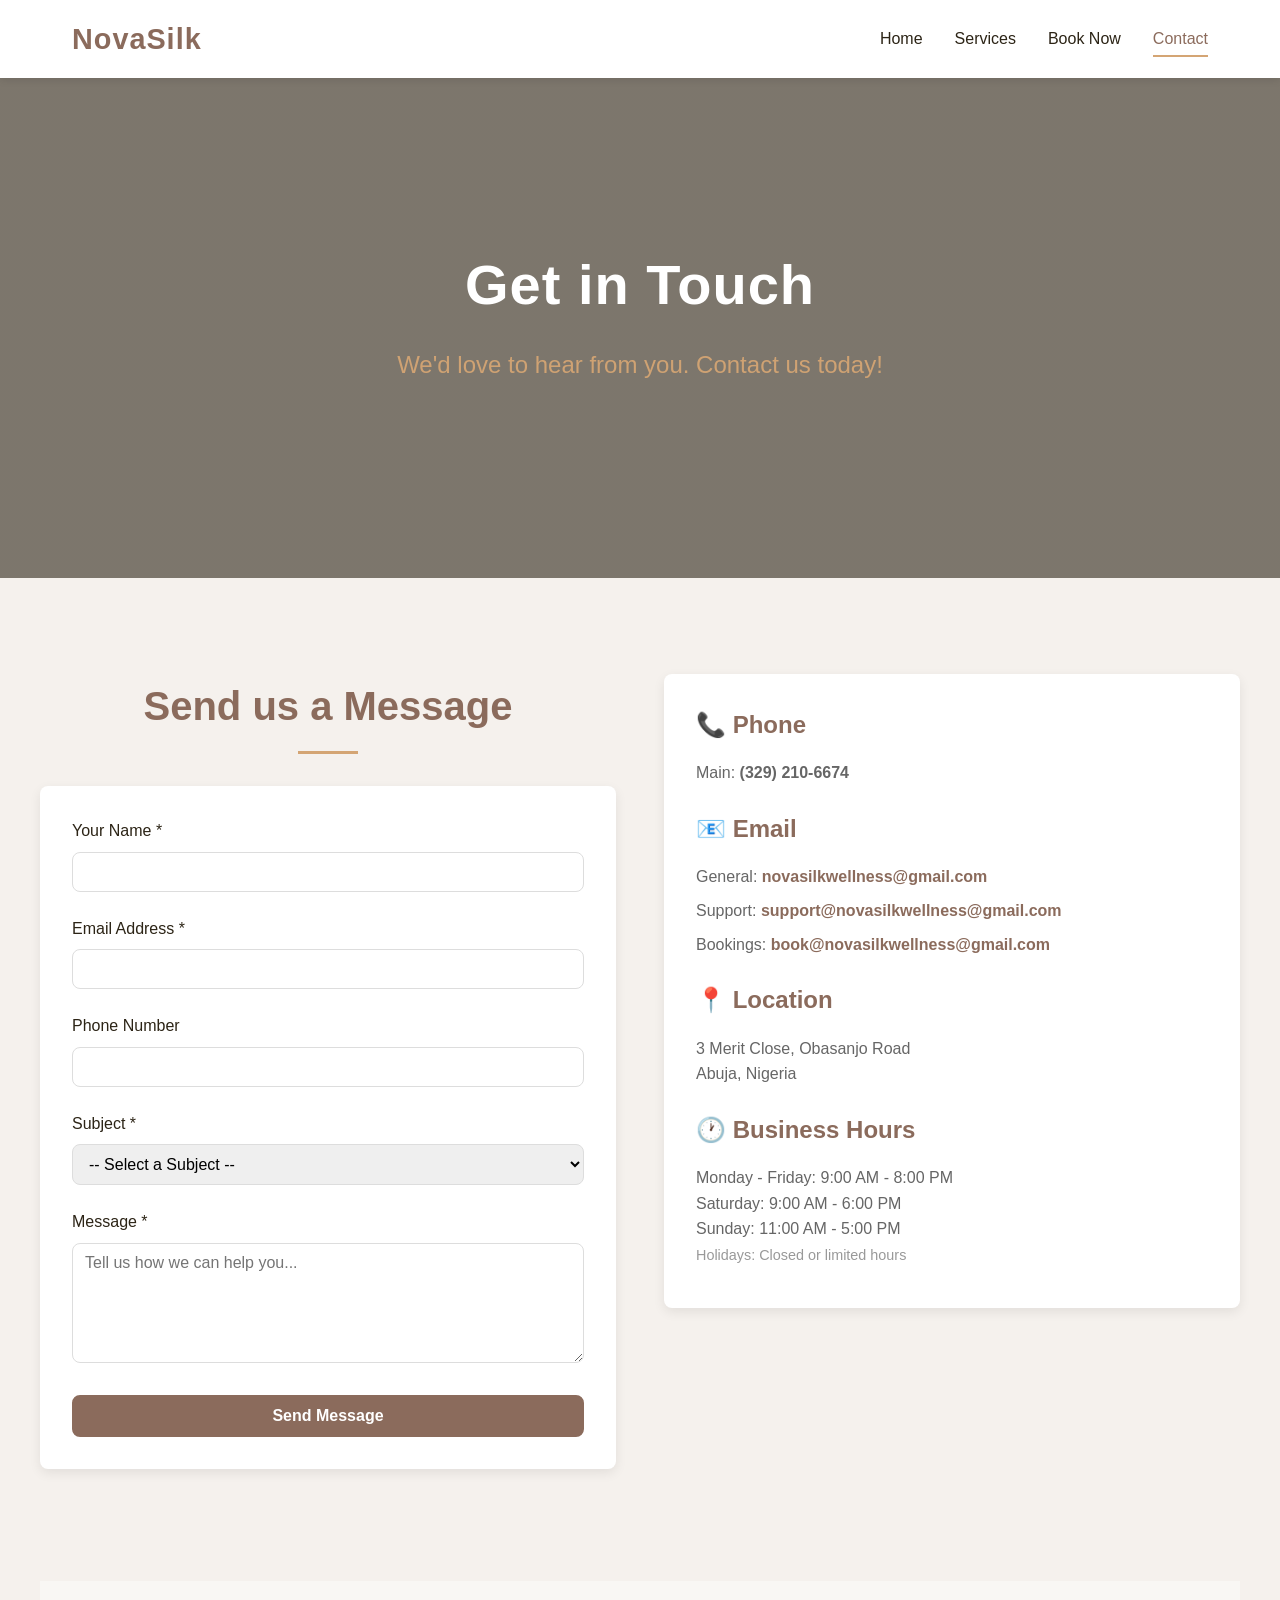
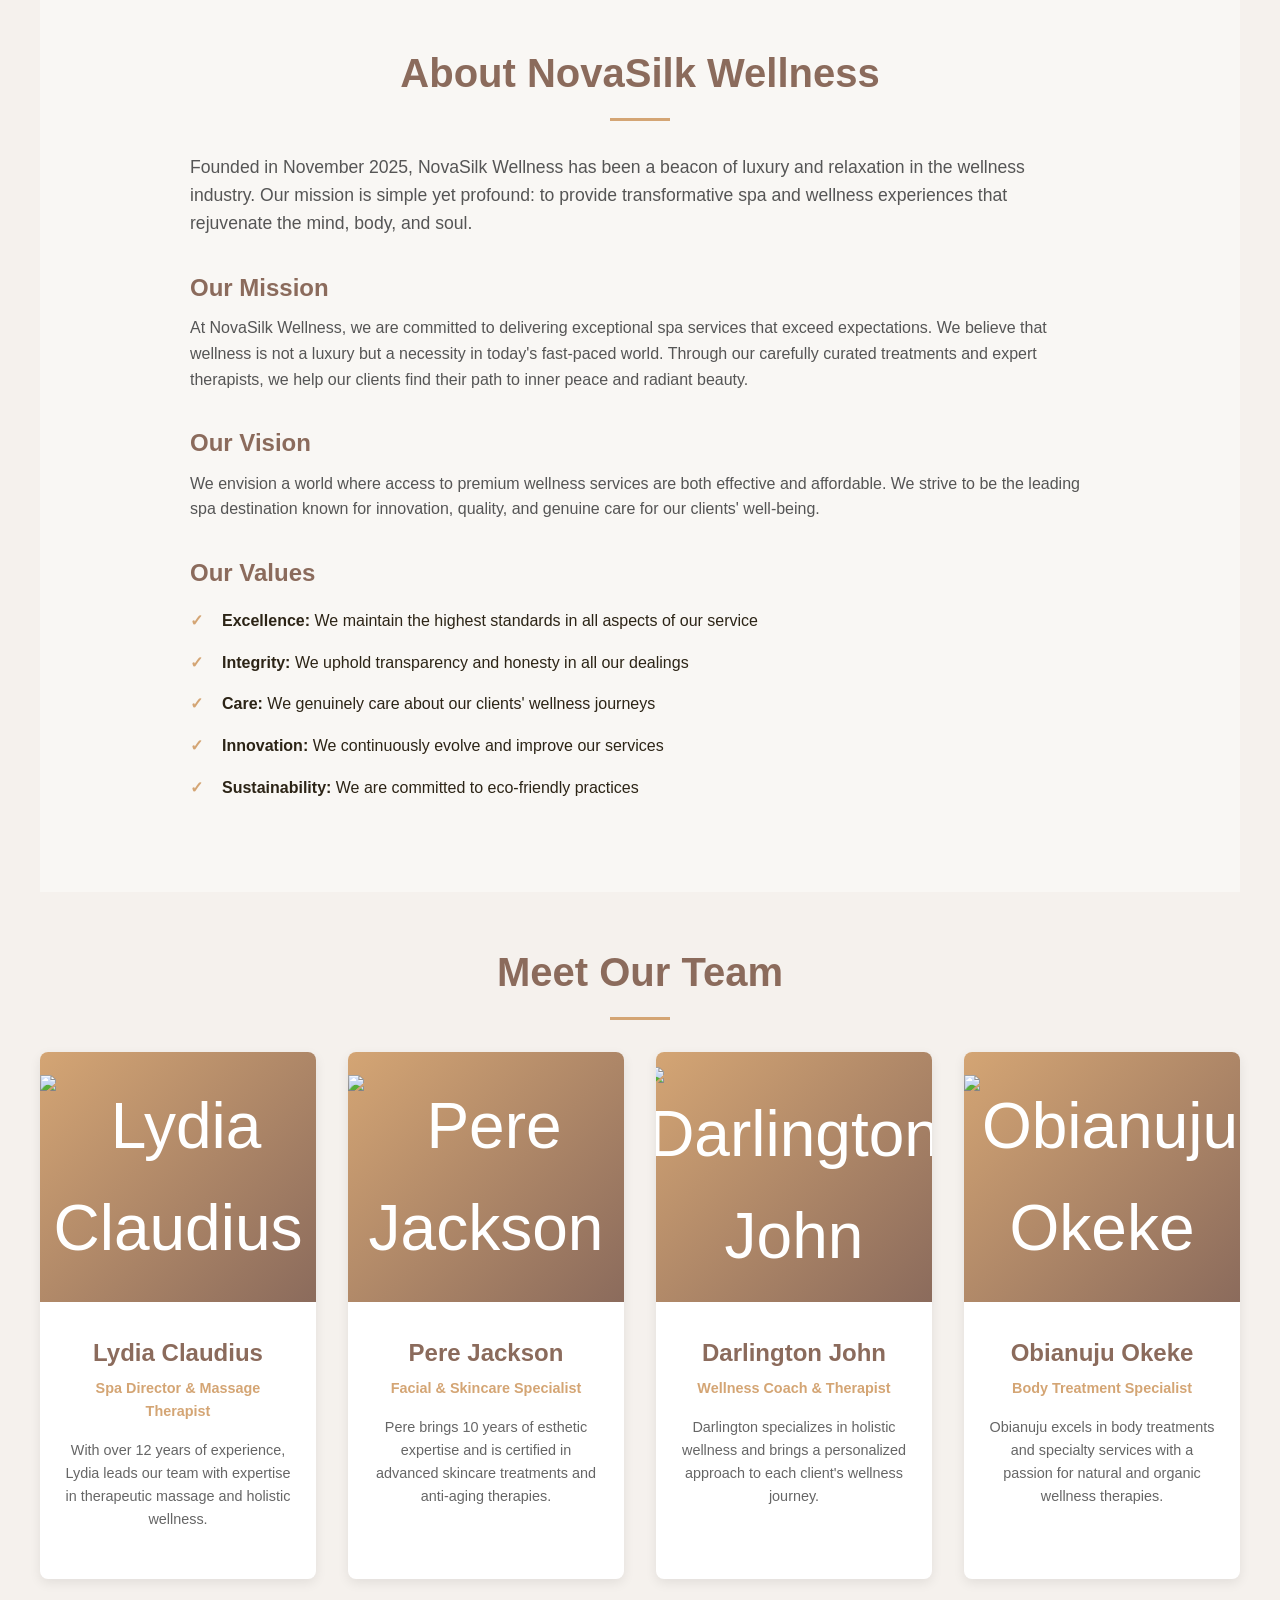
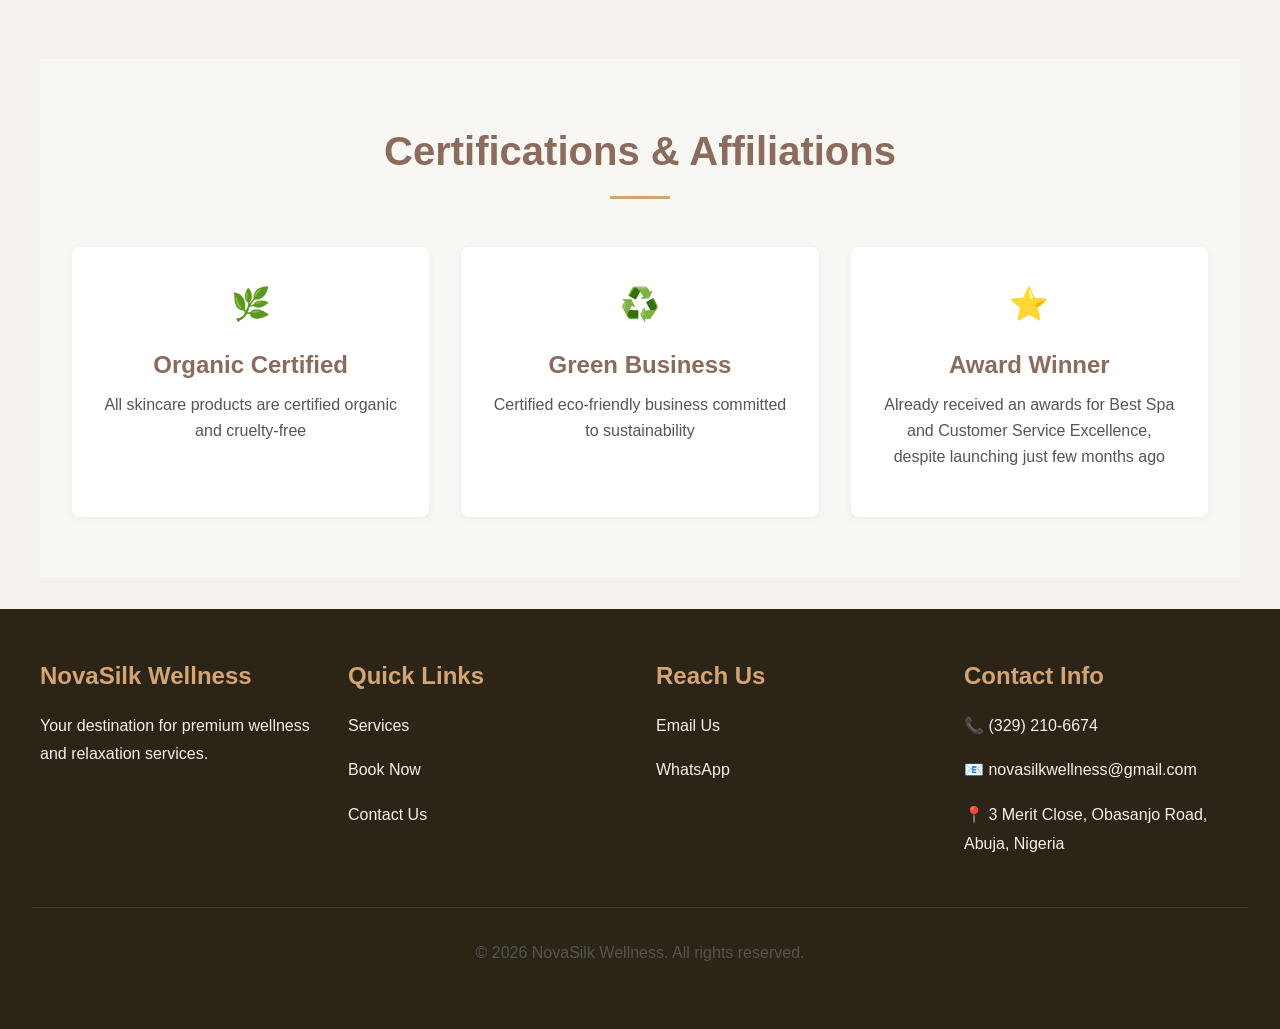
==== NovaSilk/contact.html @ bc34900a "Add files via upload" ====
<!doctype html>
<html lang="en">
  <head>
    <meta charset="UTF-8" />
    <meta name="viewport" content="width=device-width, initial-scale=1.0" />
    <title>Contact & About Us - NovaSilk Wellness</title>
    <meta
      name="description"
      content="Get in touch with NovaSilk Wellness. Learn about our story, team, and our commitment to wellness."
    />
    <link rel="stylesheet" href="css/styles.css" />
  </head>

  <body>
    <!-- Navigation -->
    <header>
      <div class="navbar">
        <a href="index.html" class="logo">NovaSilk</a>
        <div class="hamburger">
          <span></span>
          <span></span>
          <span></span>
        </div>
        <nav class="nav-links">
          <a href="index.html">Home</a>
          <a href="services.html">Services</a>
          <a href="book.html">Book Now</a>
          <a href="contact.html" class="active">Contact</a>
        </nav>
      </div>
    </header>

    <!-- Page Header -->
    <section
      class="hero"
      style="
        padding: 80px 2rem;
        background:
          linear-gradient(rgba(44, 36, 22, 0.6), rgba(44, 36, 22, 0.6)),
          url(&quot;https://images.unsplash.com/photo-1552881118-5dddda6fc4c6?w=1200&h=400&fit=crop&quot;)
            center/cover;
      "
    >
      <h1>Get in Touch</h1>
      <p>We'd love to hear from you. Contact us today!</p>
    </section>

    <!-- Contact Section -->
    <section class="container py-3">
      <div class="contact-container">
        <!-- Contact Form -->
        <div>
          <h2 style="text-center: left; margin-bottom: 1.5rem">
            Send us a Message
          </h2>
          <form id="contactForm">
            <div class="form-group">
              <label for="contactName">Your Name *</label>
              <input type="text" id="contactName" name="name" required />
            </div>

            <div class="form-group">
              <label for="contactEmail">Email Address *</label>
              <input type="email" id="contactEmail" name="email" required />
            </div>

            <div class="form-group">
              <label for="contactPhone">Phone Number</label>
              <input type="tel" id="contactPhone" name="phone" />
            </div>

            <div class="form-group">
              <label for="subject">Subject *</label>
              <select id="subject" name="subject" required>
                <option value="">-- Select a Subject --</option>
                <option value="General Inquiry">General Inquiry</option>
                <option value="Appointment Issue">Appointment Issue</option>
                <option value="Service Question">Service Question</option>
                <option value="Gift Certificate">Gift Certificate</option>
                <option value="Corporate Booking">Corporate Booking</option>
                <option value="Other">Other</option>
              </select>
            </div>

            <div class="form-group">
              <label for="contactMessage">Message *</label>
              <textarea
                id="contactMessage"
                name="message"
                placeholder="Tell us how we can help you..."
                required
              ></textarea>
            </div>

            <button type="submit" class="btn" style="width: 100%">
              Send Message
            </button>
          </form>
        </div>

        <!-- Contact Information -->
        <div>
          <div class="contact-info-box">
            <h3>📞 Phone</h3>
            <p>Main: <strong>(329) 210-6674</strong></p>
            <!-- <p>Fax: (329) 210-6675</p> -->

            <h3>📧 Email</h3>
            <p>
              General:
              <strong
                ><a
                  href="mailto:novasilkwellness@gmail.com"
                  style="color: var(--primary-color); text-decoration: none"
                  >novasilkwellness@gmail.com</a
                ></strong
              >
            </p>
            <p>
              Support:
              <strong
                ><a
                  href="mailto:support@novasilkwellness@gmail.com"
                  style="color: var(--primary-color); text-decoration: none"
                  >support@novasilkwellness@gmail.com</a
                ></strong
              >
            </p>
            <p>
              Bookings:
              <strong
                ><a
                  href="mailto:book@novasilkwellness@gmail.com"
                  style="color: var(--primary-color); text-decoration: none"
                  >book@novasilkwellness@gmail.com</a
                ></strong
              >
            </p>

            <h3>📍 Location</h3>
            <p>
              3 Merit Close, Obasanjo Road<br />
              Abuja, Nigeria
            </p>

            <h3>🕐 Business Hours</h3>
            <p>
              Monday - Friday: 9:00 AM - 8:00 PM<br />
              Saturday: 9:00 AM - 6:00 PM<br />
              Sunday: 11:00 AM - 5:00 PM<br />
              <span style="color: #999; font-size: 0.9rem"
                >Holidays: Closed or limited hours</span
              >
            </p>
          </div>
        </div>
      </div>
    </section>

    <!-- About Us Section -->
    <section
      class="container py-3"
      style="background-color: #f9f7f4; padding: 60px 2rem; margin-top: 2rem"
    >
      <h2>About NovaSilk Wellness</h2>
      <div style="max-width: 900px; margin: 2rem auto">
        <p style="font-size: 1.1rem; margin-bottom: 1.5rem; color: #555">
          Founded in November 2025, NovaSilk Wellness has been a beacon of
          luxury and relaxation in the wellness industry. Our mission is simple
          yet profound: to provide transformative spa and wellness experiences
          that rejuvenate the mind, body, and soul.
        </p>

        <h3 style="color: var(--primary-color); margin-top: 2rem">
          Our Mission
        </h3>
        <p>
          At NovaSilk Wellness, we are committed to delivering exceptional spa
          services that exceed expectations. We believe that wellness is not a
          luxury but a necessity in today's fast-paced world. Through our
          carefully curated treatments and expert therapists, we help our
          clients find their path to inner peace and radiant beauty.
        </p>

        <h3 style="color: var(--primary-color); margin-top: 2rem">
          Our Vision
        </h3>
        <p>
          We envision a world where access to premium wellness services are both
          effective and affordable. We strive to be the leading spa destination
          known for innovation, quality, and genuine care for our clients'
          well-being.
        </p>

        <h3 style="color: var(--primary-color); margin-top: 2rem">
          Our Values
        </h3>
        <ul style="list-style: none; padding-left: 0; margin-top: 1rem">
          <li
            style="margin-bottom: 1rem; padding-left: 2rem; position: relative"
          >
            <span
              style="
                position: absolute;
                left: 0;
                color: var(--secondary-color);
                font-weight: 700;
              "
              >✓</span
            >
            <strong>Excellence:</strong> We maintain the highest standards in
            all aspects of our service
          </li>
          <li
            style="margin-bottom: 1rem; padding-left: 2rem; position: relative"
          >
            <span
              style="
                position: absolute;
                left: 0;
                color: var(--secondary-color);
                font-weight: 700;
              "
              >✓</span
            >
            <strong>Integrity:</strong> We uphold transparency and honesty in
            all our dealings
          </li>
          <li
            style="margin-bottom: 1rem; padding-left: 2rem; position: relative"
          >
            <span
              style="
                position: absolute;
                left: 0;
                color: var(--secondary-color);
                font-weight: 700;
              "
              >✓</span
            >
            <strong>Care:</strong> We genuinely care about our clients' wellness
            journeys
          </li>
          <li
            style="margin-bottom: 1rem; padding-left: 2rem; position: relative"
          >
            <span
              style="
                position: absolute;
                left: 0;
                color: var(--secondary-color);
                font-weight: 700;
              "
              >✓</span
            >
            <strong>Innovation:</strong> We continuously evolve and improve our
            services
          </li>
          <li style="padding-left: 2rem; position: relative">
            <span
              style="
                position: absolute;
                left: 0;
                color: var(--secondary-color);
                font-weight: 700;
              "
              >✓</span
            >
            <strong>Sustainability:</strong> We are committed to eco-friendly
            practices
          </li>
        </ul>
      </div>
    </section>

    <!-- Team Section -->
    <section class="container py-3">
      <h2>Meet Our Team</h2>
      <div class="team-grid">
        <!-- Team Member 1 -->
        <div class="team-member">
          <div class="team-member-image">
            <img src="https://images.unsplash.com/photo-1624283385164-e69f0187b251?q=80&w=277&h=250&fit=crop" alt="Lydia Claudius" />
          </div>
          <div class="team-member-bio">
            <h3>Lydia Claudius</h3>
            <div class="role">Spa Director & Massage Therapist</div>
            <p>
              With over 12 years of experience, Lydia leads our team with
              expertise in therapeutic massage and holistic wellness.
            </p>
          </div>
        </div>

        <!-- Team Member 2 -->
        <div class="team-member">
          <div class="team-member-image"><img src="https://images.unsplash.com/photo-1743866356146-19096d401273?q=80&w=277&h=250&fit=crop" alt="Pere Jackson" /></div>
          <div class="team-member-bio">
            <h3>Pere Jackson</h3>
            <div class="role">Facial & Skincare Specialist</div>
            <p>
              Pere brings 10 years of esthetic expertise and is certified in
              advanced skincare treatments and anti-aging therapies.
            </p>
          </div>
        </div>

        <!-- Team Member 3 -->
        <div class="team-member">
          <div class="team-member-image">
            <img src="https://images.unsplash.com/photo-1666887360676-433fc13f0752?q=80&w=277&h=250&fit=crop" alt="Darlington John" />
          </div>
          <div class="team-member-bio">
            <h3>Darlington John</h3>
            <div class="role">Wellness Coach & Therapist</div>
            <p>
              Darlington specializes in holistic wellness and brings a personalized
              approach to each client's wellness journey.
            </p>
          </div>
        </div>

        <!-- Team Member 4 -->
        <div class="team-member">
          <div class="team-member-image">
            <img src="https://images.unsplash.com/photo-1742436599162-b1ee78561cbb?q=80&w=277&h=250&fit=crop" alt="Obianuju Okeke" />
          </div>
          <div class="team-member-bio">
            <h3>Obianuju Okeke</h3>
            <div class="role">Body Treatment Specialist</div>
            <p>
              Obianuju excels in body treatments and specialty services with a
              passion for natural and organic wellness therapies.
            </p>
          </div>
        </div>
      </div>
    </section>

    <!-- Certifications & Affiliations -->
    <section
      class="container py-3"
      style="background-color: #f9f7f4; padding: 60px 2rem; margin-top: 2rem"
    >
      <h2>Certifications & Affiliations</h2>
      <div class="cards-grid">
        <div
          style="
            background: var(--white);
            padding: 2rem;
            border-radius: var(--border-radius);
            text-align: center;
            box-shadow: 0 2px 8px rgba(0, 0, 0, 0.05);
          "
        >
          <div style="font-size: 2rem; margin-bottom: 1rem">🌿</div>
          <h3 style="color: var(--primary-color)">Organic Certified</h3>
          <p>All skincare products are certified organic and cruelty-free</p>
        </div>
        <div
          style="
            background: var(--white);
            padding: 2rem;
            border-radius: var(--border-radius);
            text-align: center;
            box-shadow: 0 2px 8px rgba(0, 0, 0, 0.05);
          "
        >
          <div style="font-size: 2rem; margin-bottom: 1rem">♻️</div>
          <h3 style="color: var(--primary-color)">Green Business</h3>
          <p>Certified eco-friendly business committed to sustainability</p>
        </div>
        <div
          style="
            background: var(--white);
            padding: 2rem;
            border-radius: var(--border-radius);
            text-align: center;
            box-shadow: 0 2px 8px rgba(0, 0, 0, 0.05);
          "
        >
          <div style="font-size: 2rem; margin-bottom: 1rem">⭐</div>
          <h3 style="color: var(--primary-color)">Award Winner</h3>
          <p>
            Already received an awards for Best Spa and Customer Service
            Excellence, despite launching just few months ago
          </p>
        </div>
      </div>
    </section>

    <!-- Footer -->
    <footer>
      <div class="footer-container">
        <div class="footer-section">
          <h3>NovaSilk Wellness</h3>
          <p>Your destination for premium wellness and relaxation services.</p>
        </div>
        <div class="footer-section">
          <h3>Quick Links</h3>
          <p><a href="services.html">Services</a></p>
          <p><a href="book.html">Book Now</a></p>
          <p><a href="contact.html">Contact Us</a></p>
        </div>
        <div class="footer-section">
          <h3>Reach Us</h3>
          <p><a href="mailto:novasilkwellness@gmail.com">Email Us</a></p>
          <p>
            <a href="https://wa.me/13292106674" target="_blank">WhatsApp</a>
          </p>
        </div>
        <div class="footer-section">
          <h3>Contact Info</h3>
          <p>📞 (329) 210-6674</p>
          <p>📧 novasilkwellness@gmail.com</p>
          <p>📍 3 Merit Close, Obasanjo Road, Abuja, Nigeria</p>
        </div>
      </div>
      <div class="footer-bottom">
        <p>&copy; 2026 NovaSilk Wellness. All rights reserved.</p>
      </div>
    </footer>

    <script src="js/script.js"></script>
  </body>
</html>
---- NovaSilk/css/styles.css ----
/* ============================================
   NovaSilk Wellness - Main Stylesheet
   Luxury Spa Booking Service
   ============================================ */

* {
  margin: 0;
  padding: 0;
  box-sizing: border-box;
}

:root {
  --primary-color: #8b6b5c;
  --secondary-color: #d4a574;
  --accent-color: #e8d5c4;
  --dark-color: #2c2416;
  --light-color: #f5f1ed;
  --white: #ffffff;
  --border-radius: 8px;
  --transition: all 0.3s ease;
}

html {
  scroll-behavior: smooth;
}

body {
  font-family: 'Segoe UI', Tahoma, Geneva, Verdana, sans-serif;
  color: var(--dark-color);
  background-color: var(--light-color);
  line-height: 1.6;
}

/* ===== Header & Navigation ===== */
header {
  background-color: var(--white);
  box-shadow: 0 2px 8px rgba(0, 0, 0, 0.1);
  position: sticky;
  top: 0;
  z-index: 100;
}

.navbar {
  display: flex;
  justify-content: space-between;
  align-items: center;
  padding: 1rem 2rem;
  max-width: 1200px;
  margin: 0 auto;
}

.logo {
  font-size: 1.8rem;
  font-weight: 700;
  color: var(--primary-color);
  text-decoration: none;
  letter-spacing: 1px;
}

.logo:hover {
  color: var(--secondary-color);
}

.nav-links {
  display: flex;
  list-style: none;
  gap: 2rem;
}

.nav-links a {
  color: var(--dark-color);
  text-decoration: none;
  font-weight: 500;
  transition: var(--transition);
  position: relative;
}

.nav-links a:hover,
.nav-links a.active {
  color: var(--primary-color);
}

.nav-links a::after {
  content: '';
  position: absolute;
  bottom: -5px;
  left: 0;
  width: 0;
  height: 2px;
  background-color: var(--secondary-color);
  transition: var(--transition);
}

.nav-links a:hover::after,
.nav-links a.active::after {
  width: 100%;
}

.hamburger {
  display: none;
  flex-direction: column;
  cursor: pointer;
}

.hamburger span {
  width: 25px;
  height: 3px;
  background-color: var(--dark-color);
  margin: 4px 0;
  transition: var(--transition);
}

/* ===== Hero Section ===== */
.hero {
  background: linear-gradient(rgba(44, 36, 22, 0.6), rgba(44, 36, 22, 0.6)),
    url('https://images.unsplash.com/photo-1600334089648-b0d9d3028eb2?w=1200&h=600&fit=crop') center/cover;
  color: var(--white);
  padding: 120px 2rem;
  text-align: center;
  min-height: 500px;
  display: flex;
  flex-direction: column;
  justify-content: center;
  align-items: center;
}

.hero h1 {
  font-size: 3.5rem;
  margin-bottom: 1rem;
  font-weight: 700;
  letter-spacing: 1px;
}

.hero p {
  font-size: 1.5rem;
  margin-bottom: 2rem;
  opacity: 0.95;
  color: var(--secondary-color);
}

.hero .btn {
  background-color: var(--secondary-color);
  color: var(--dark-color);
  padding: 12px 30px;
  text-decoration: none;
  border-radius: var(--border-radius);
  font-weight: 600;
  display: inline-block;
  transition: var(--transition);
  border: 2px solid var(--secondary-color);
}

.hero .btn:hover {
  background-color: transparent;
  color: var(--secondary-color);
}

/* ===== Sections ===== */
section {
  padding: 60px 2rem;
}

.container {
  max-width: 1200px;
  margin: 0 auto;
}

h2 {
  font-size: 2.5rem;
  color: var(--primary-color);
  margin-bottom: 1rem;
  text-align: center;
  position: relative;
  padding-bottom: 1rem;
}

h2::after {
  content: '';
  position: absolute;
  bottom: 0;
  left: 50%;
  transform: translateX(-50%);
  width: 60px;
  height: 3px;
  background-color: var(--secondary-color);
}

h3 {
  color: var(--primary-color);
  font-size: 1.5rem;
  margin-bottom: 0.5rem;
}

p {
  color: #555;
  margin-bottom: 1rem;
}

/* ===== Cards ===== */
.cards-grid {
  display: grid;
  grid-template-columns: repeat(auto-fit, minmax(300px, 1fr));
  gap: 2rem;
  margin-top: 3rem;
}

.card {
  background-color: var(--white);
  border-radius: var(--border-radius);
  overflow: hidden;
  box-shadow: 0 4px 12px rgba(0, 0, 0, 0.1);
  transition: var(--transition);
}

.card:hover {
  transform: translateY(-8px);
  box-shadow: 0 8px 20px rgba(139, 107, 92, 0.15);
}

.card-image {
  width: 100%;
  height: 250px;
  object-fit: cover;
}

.card-content {
  padding: 2rem;
}

.card h3 {
  margin-bottom: 0.5rem;
}

.card p {
  font-size: 0.95rem;
  color: #666;
  margin-bottom: 1rem;
}

.price {
  color: var(--secondary-color);
  font-size: 1.3rem;
  font-weight: 700;
  margin-bottom: 1rem;
}

/* ===== Buttons ===== */
.btn {
  display: inline-block;
  padding: 10px 24px;
  background-color: var(--primary-color);
  color: var(--white);
  text-decoration: none;
  border-radius: var(--border-radius);
  border: 2px solid var(--primary-color);
  transition: var(--transition);
  cursor: pointer;
  font-weight: 600;
  font-size: 1rem;
}

.btn:hover {
  background-color: transparent;
  color: var(--primary-color);
}

.btn-secondary {
  background-color: var(--secondary-color);
  color: var(--dark-color);
  border-color: var(--secondary-color);
}

.btn-secondary:hover {
  background-color: transparent;
  color: var(--secondary-color);
}

/* ===== Form Styles ===== */
form {
  max-width: 600px;
  margin: 2rem auto;
  background-color: var(--white);
  padding: 2rem;
  border-radius: var(--border-radius);
  box-shadow: 0 4px 12px rgba(0, 0, 0, 0.08);
}

.form-group {
  margin-bottom: 1.5rem;
}

label {
  display: block;
  margin-bottom: 0.5rem;
  color: var(--dark-color);
  font-weight: 500;
}

input,
textarea,
select {
  width: 100%;
  padding: 10px 12px;
  border: 1px solid #ddd;
  border-radius: var(--border-radius);
  font-family: inherit;
  font-size: 1rem;
  transition: var(--transition);
}

input:focus,
textarea:focus,
select:focus {
  outline: none;
  border-color: var(--primary-color);
  box-shadow: 0 0 5px rgba(139, 107, 92, 0.2);
}

textarea {
  resize: vertical;
  min-height: 120px;
}

/* ===== Footer ===== */
footer {
  background-color: var(--dark-color);
  color: var(--light-color);
  padding: 3rem 2rem;
  margin-top: 2rem;
}

.footer-container {
  max-width: 1200px;
  margin: 0 auto;
  display: grid;
  grid-template-columns: repeat(auto-fit, minmax(250px, 1fr));
  gap: 2rem;
}

.footer-section h3 {
  color: var(--secondary-color);
  margin-bottom: 1rem;
}

.footer-section p,
.footer-section a {
  color: var(--light-color);
  text-decoration: none;
  line-height: 1.8;
}

.footer-section a:hover {
  color: var(--secondary-color);
}

.footer-bottom {
  text-align: center;
  margin-top: 2rem;
  padding-top: 2rem;
  border-top: 1px solid rgba(212, 165, 116, 0.2);
  color: #999;
}

/* ===== Utility Classes ===== */
.text-center {
  text-align: center;
}

.mt-1 { margin-top: 1rem; }
.mt-2 { margin-top: 2rem; }
.mb-1 { margin-bottom: 1rem; }
.mb-2 { margin-bottom: 2rem; }
.py-3 { padding: 3rem 0; }

/* ===== Responsive Design ===== */
@media (max-width: 768px) {
  .navbar {
    padding: 1rem;
  }

  .nav-links {
    position: absolute;
    top: 60px;
    left: 0;
    right: 0;
    background-color: var(--white);
    flex-direction: column;
    gap: 0;
    max-height: 0;
    overflow: hidden;
    transition: var(--transition);
  }

  .nav-links.active {
    max-height: 300px;
  }

  .nav-links a {
    padding: 1rem;
    border-bottom: 1px solid #eee;
  }

  .hamburger {
    display: flex;
  }

  .hamburger.active span:nth-child(1) {
    transform: rotate(45deg) translate(10px, 10px);
  }

  .hamburger.active span:nth-child(2) {
    opacity: 0;
  }

  .hamburger.active span:nth-child(3) {
    transform: rotate(-45deg) translate(7px, -7px);
  }

  .hero h1 {
    font-size: 2.2rem;
  }

  .hero p {
    font-size: 1.2rem;
  }

  h2 {
    font-size: 2rem;
  }

  section {
    padding: 40px 1rem;
  }

  .cards-grid {
    grid-template-columns: 1fr;
  }

  .footer-container {
    grid-template-columns: 1fr;
  }
}

@media (max-width: 480px) {
  .navbar {
    padding: 0.8rem;
  }

  .logo {
    font-size: 1.3rem;
  }

  .hero {
    padding: 80px 1rem;
  }

  .hero h1 {
    font-size: 1.8rem;
  }

  .hero p {
    font-size: 1rem;
  }

  h2 {
    font-size: 1.6rem;
  }

  h3 {
    font-size: 1.2rem;
  }

  form {
    padding: 1.5rem;
    margin: 1rem 0;
  }

  .booking-container {
    grid-template-columns: 1fr;
  }

  .step-indicator {
    flex-wrap: wrap;
    gap: 1rem;
  }

  .step {
    width: 50px;
    height: 50px;
    font-size: 0.9rem;
  }

  .contact-container {
    grid-template-columns: 1fr;
  }

  .team-grid {
    grid-template-columns: 1fr;
  }
}

/* ===== Booking Page Styles ===== */
.booking-container {
  display: grid;
  grid-template-columns: 1fr 1fr;
  gap: 2rem;
  max-width: 1200px;
  margin: 2rem auto;
}

.booking-info {
  background-color: var(--white);
  padding: 2rem;
  border-radius: var(--border-radius);
  box-shadow: 0 4px 12px rgba(0, 0, 0, 0.08);
}

.booking-info h3 {
  color: var(--primary-color);
  margin-bottom: 1rem;
}

.booking-info p {
  margin-bottom: 0.8rem;
  color: #666;
}

.step-indicator {
  display: flex;
  justify-content: space-between;
  margin-bottom: 2rem;
}

.step {
  width: 60px;
  height: 60px;
  border-radius: 50%;
  background-color: #eee;
  display: flex;
  align-items: center;
  justify-content: center;
  font-weight: 700;
  color: #999;
  position: relative;
}

.step.active {
  background-color: var(--secondary-color);
  color: var(--primary-color);
}

.step.completed {
  background-color: var(--primary-color);
  color: var(--white);
}

/* ===== Contact Page Styles ===== */
.contact-container {
  display: grid;
  grid-template-columns: 1fr 1fr;
  gap: 3rem;
  margin-top: 3rem;
}

.contact-info-box {
  background: var(--white);
  padding: 2rem;
  border-radius: var(--border-radius);
  box-shadow: 0 4px 12px rgba(0, 0, 0, 0.08);
}

.contact-info-box h3 {
  color: var(--primary-color);
  margin-bottom: 1rem;
  margin-top: 1.5rem;
}

.contact-info-box h3:first-child {
  margin-top: 0;
}

.contact-info-box p {
  color: #666;
  margin-bottom: 0.5rem;
}

.social-links {
  display: flex;
  gap: 1rem;
  margin-top: 1.5rem;
}

.social-links a {
  display: inline-flex;
  align-items: center;
  justify-content: center;
  width: 45px;
  height: 45px;
  background-color: var(--secondary-color);
  color: var(--dark-color);
  border-radius: 50%;
  text-decoration: none;
  transition: var(--transition);
  font-weight: 700;
  font-size: 1.2rem;
}

.social-links a:hover {
  background-color: var(--primary-color);
  color: var(--white);
  transform: translateY(-3px);
}

.team-grid {
  display: grid;
  grid-template-columns: repeat(auto-fit, minmax(250px, 1fr));
  gap: 2rem;
  margin-top: 2rem;
}

.team-member {
  text-align: center;
  background: var(--white);
  border-radius: var(--border-radius);
  overflow: hidden;
  box-shadow: 0 4px 12px rgba(0, 0, 0, 0.08);
  transition: var(--transition);
}

.team-member:hover {
  transform: translateY(-5px);
  box-shadow: 0 8px 20px rgba(139, 107, 92, 0.15);
}

.team-member-image {
  width: 100%;
  height: 250px;
  background: linear-gradient(135deg, var(--secondary-color), var(--primary-color));
  display: flex;
  align-items: center;
  justify-content: center;
  font-size: 4rem;
  color: var(--white);
}

.team-member-bio {
  padding: 2rem 1.5rem;
}

.team-member-bio h3 {
  color: var(--primary-color);
  margin-bottom: 0.25rem;
}

.team-member-bio .role {
  color: var(--secondary-color);
  font-weight: 600;
  font-size: 0.9rem;
  margin-bottom: 1rem;
}

.team-member-bio p {
  color: #666;
  font-size: 0.9rem;
}

@media (max-width: 768px) {
  .booking-container {
    grid-template-columns: 1fr;
  }

  .contact-container {
    grid-template-columns: 1fr;
  }

  .team-grid {
    grid-template-columns: 1fr;
  }
}
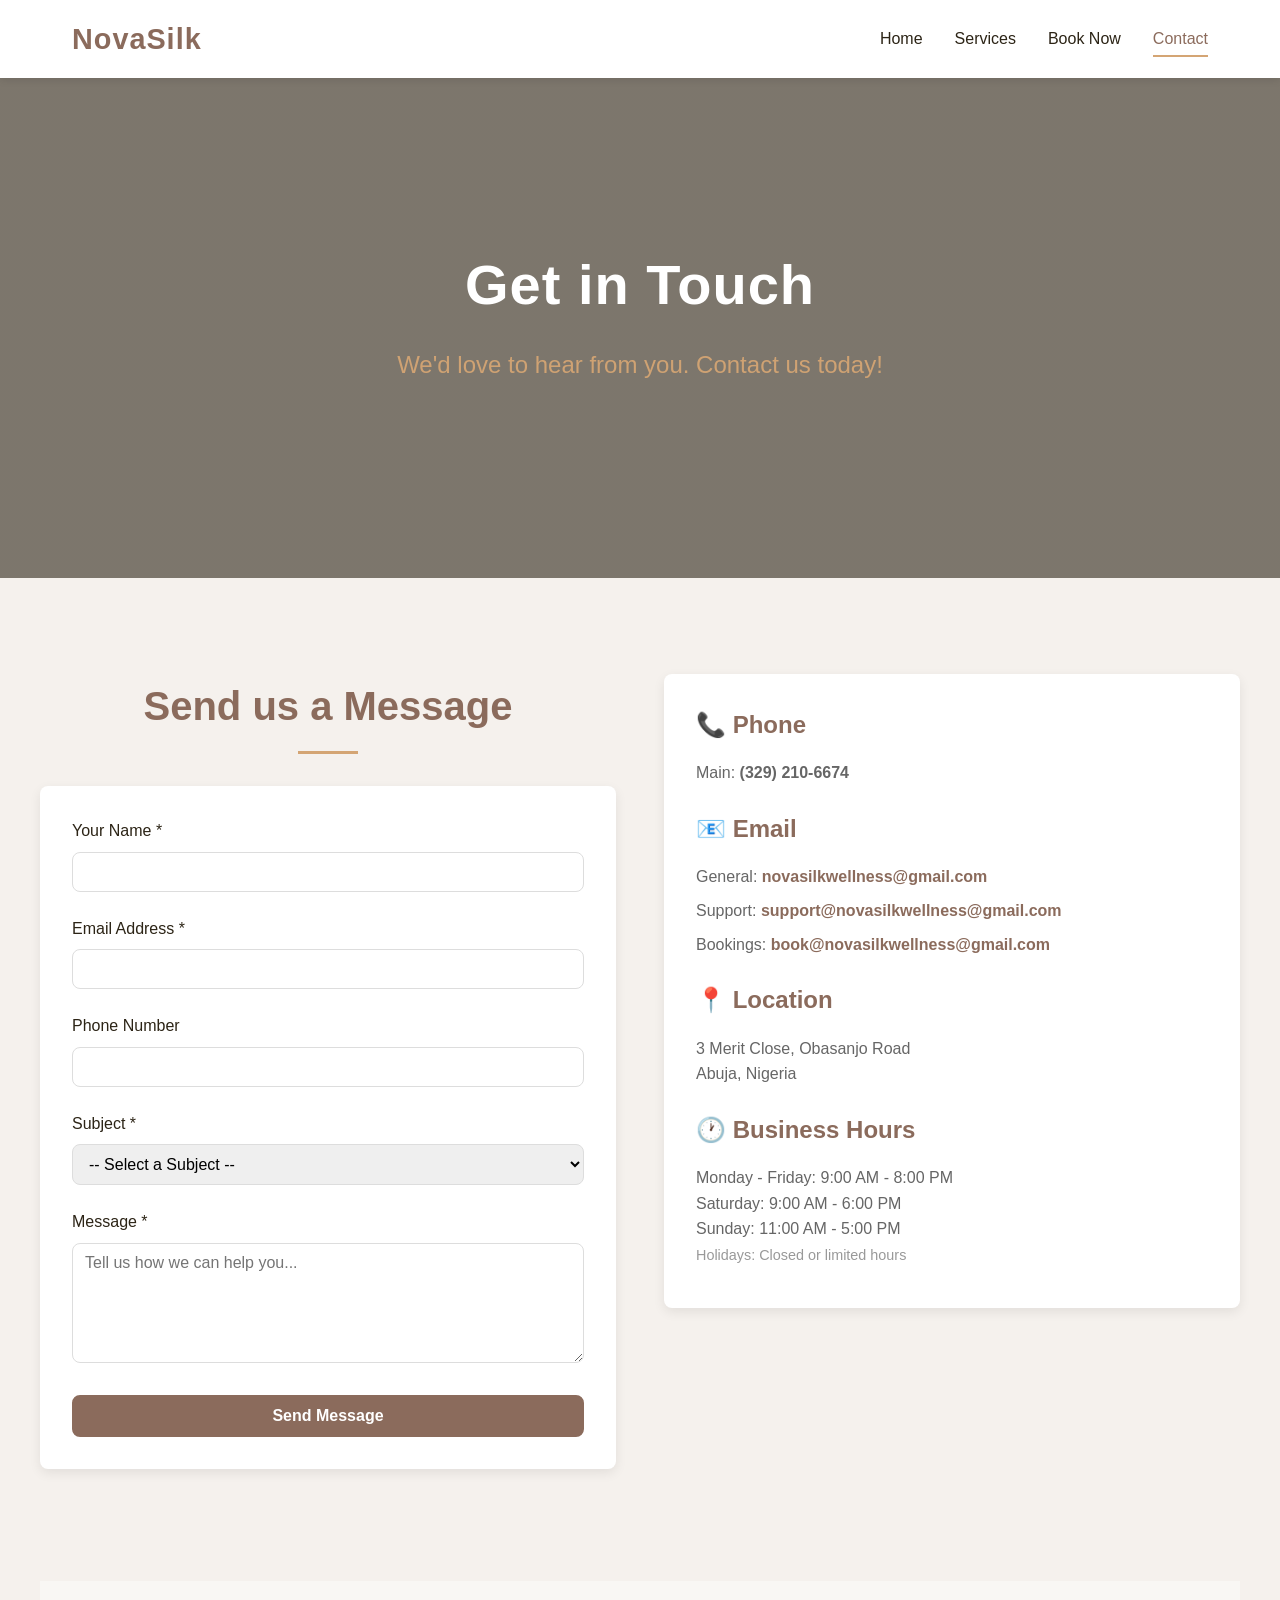
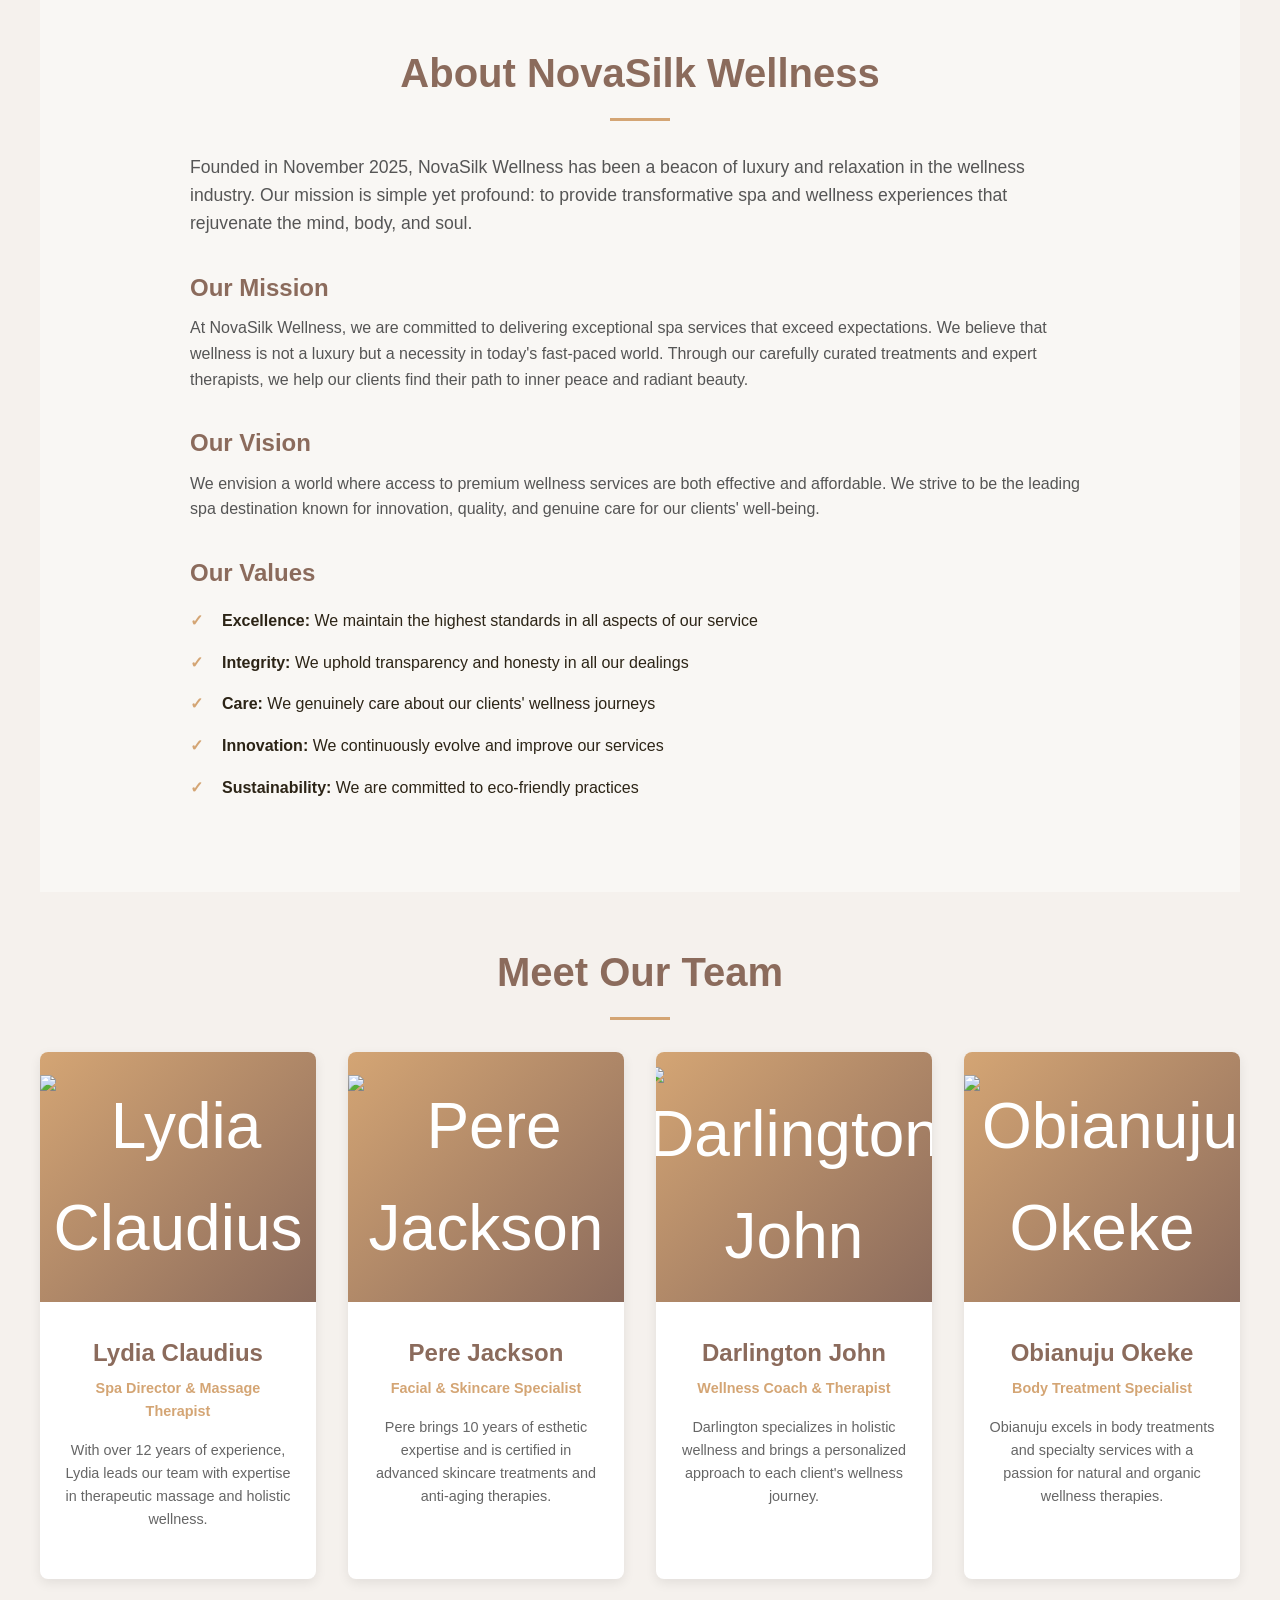
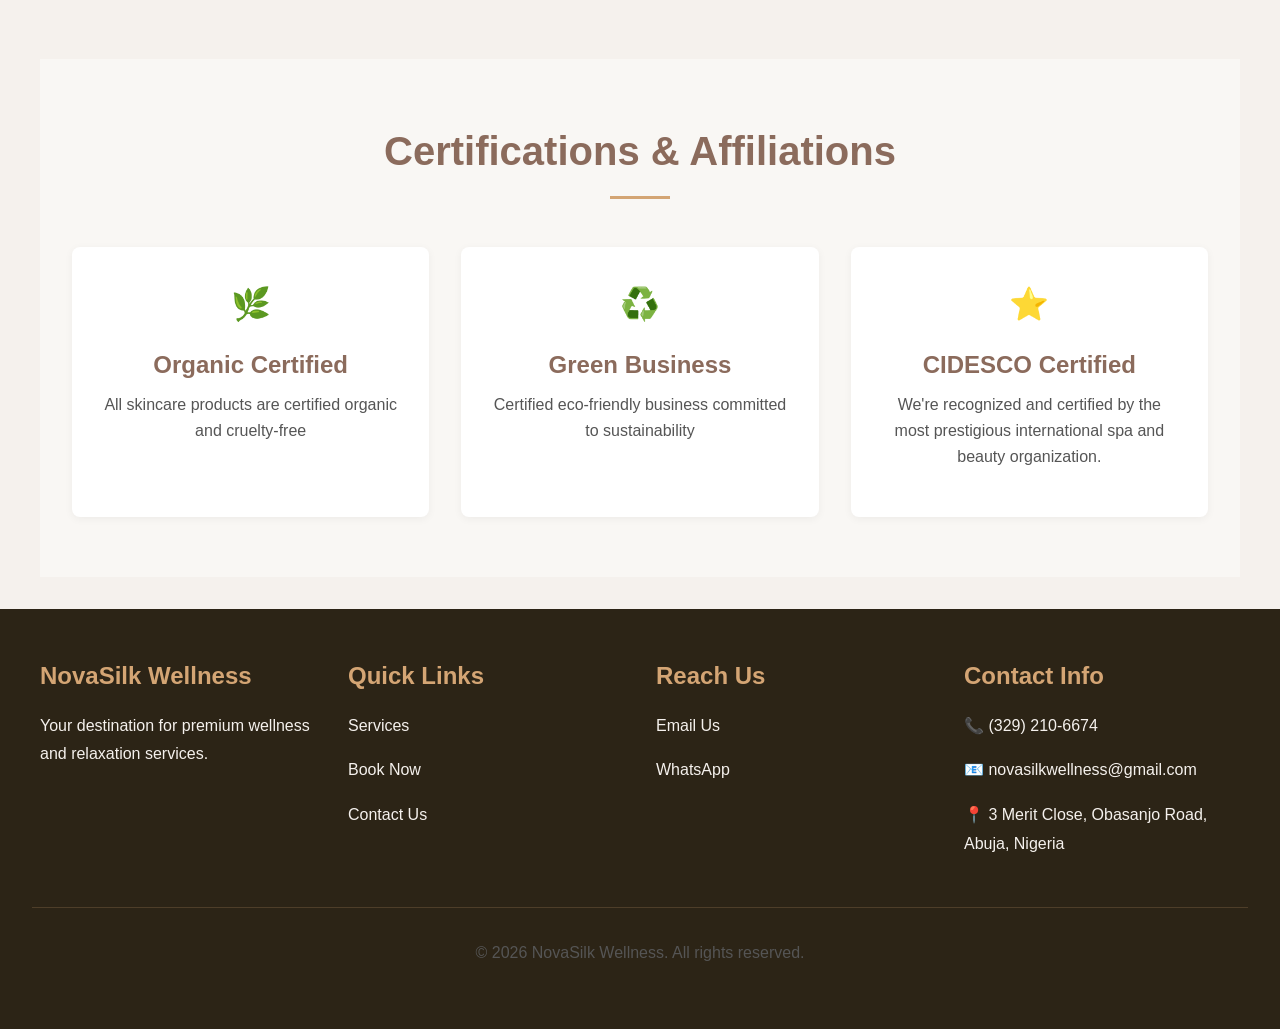
==== commit 2dd8ae2e: "Add files via upload" ====
--- a/NovaSilk/contact.html
+++ b/NovaSilk/contact.html
@@ -50,7 +50,7 @@
       <div class="contact-container">
         <!-- Contact Form -->
         <div>
-          <h2 style="text-center: left; margin-bottom: 1.5rem">
+          <h2 style="text-align: center; margin-bottom: 1.5rem">
             Send us a Message
           </h2>
           <form id="contactForm">
@@ -380,10 +380,9 @@
           "
         >
           <div style="font-size: 2rem; margin-bottom: 1rem">⭐</div>
-          <h3 style="color: var(--primary-color)">Award Winner</h3>
+          <h3 style="color: var(--primary-color)">CIDESCO Certified</h3>
           <p>
-            Already received an awards for Best Spa and Customer Service
-            Excellence, despite launching just few months ago
+            We're recognized and certified by the most prestigious international spa and beauty organization.
           </p>
         </div>
       </div>
